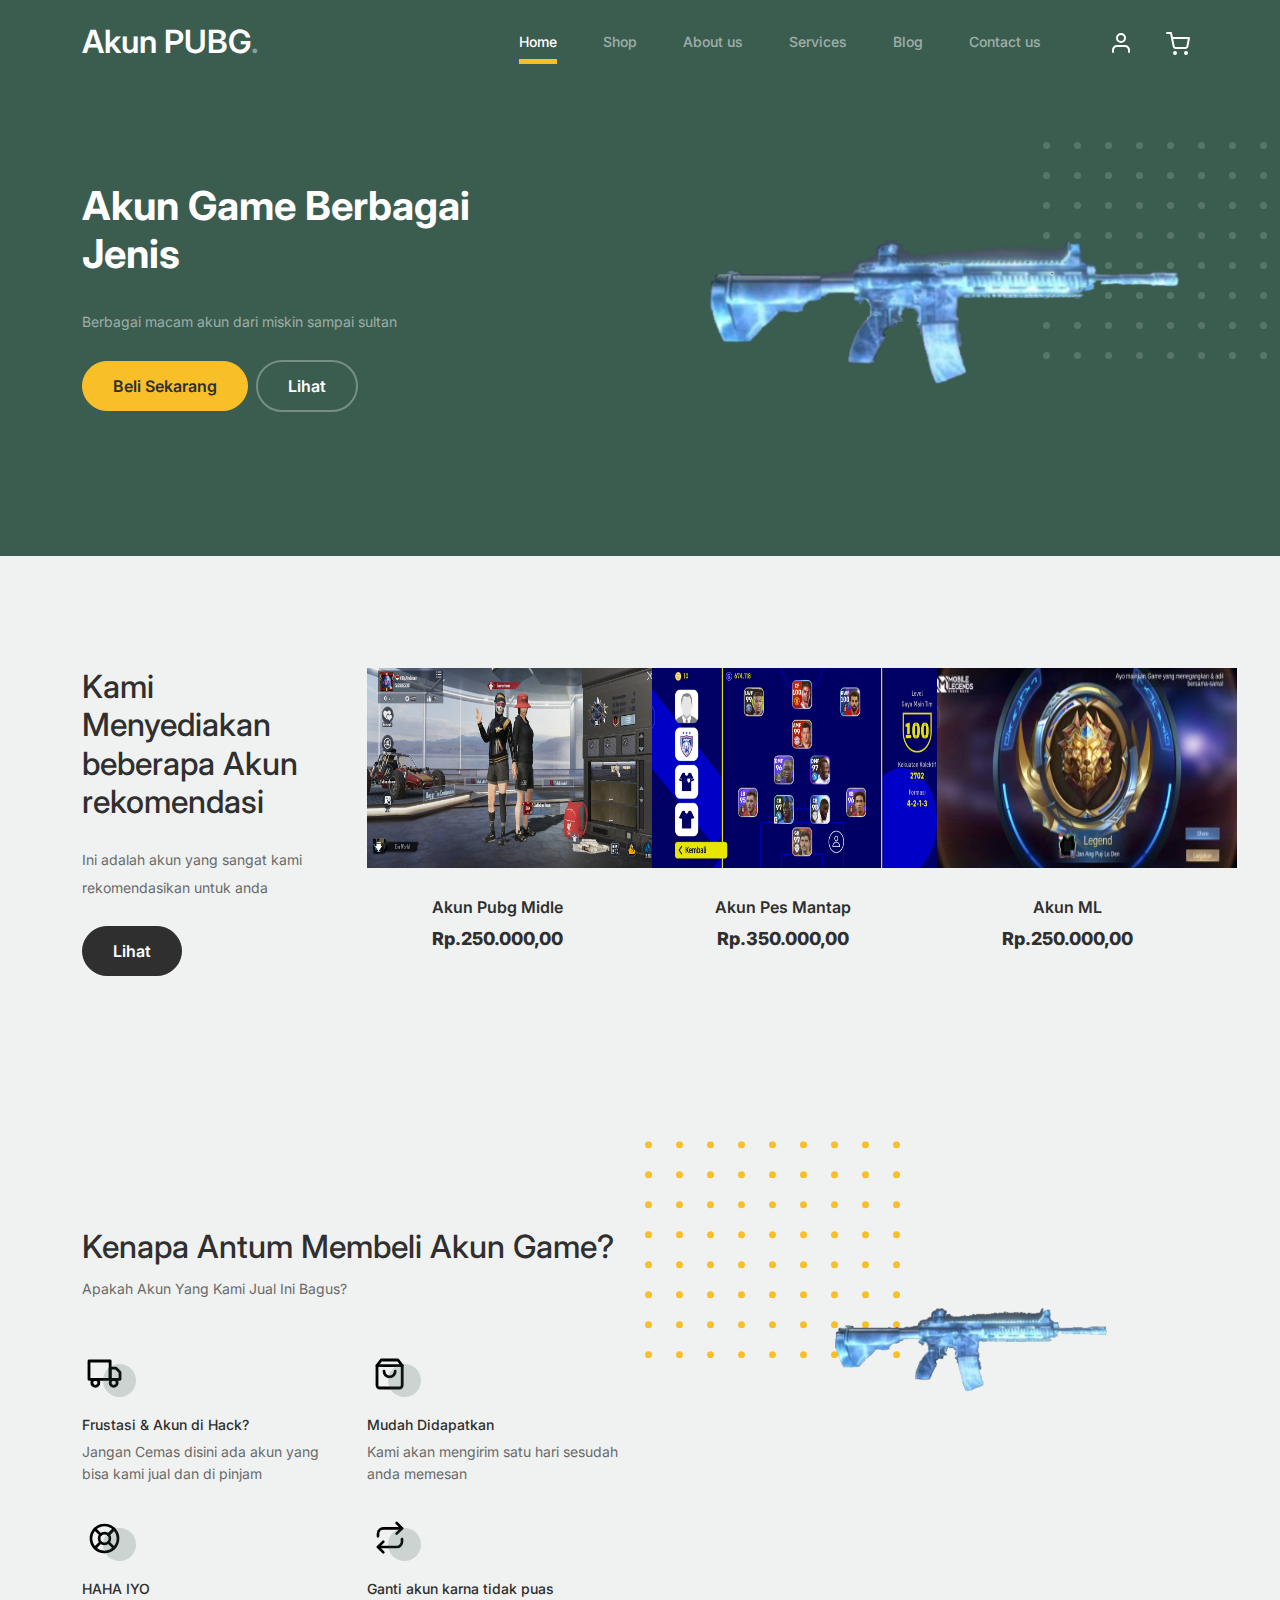
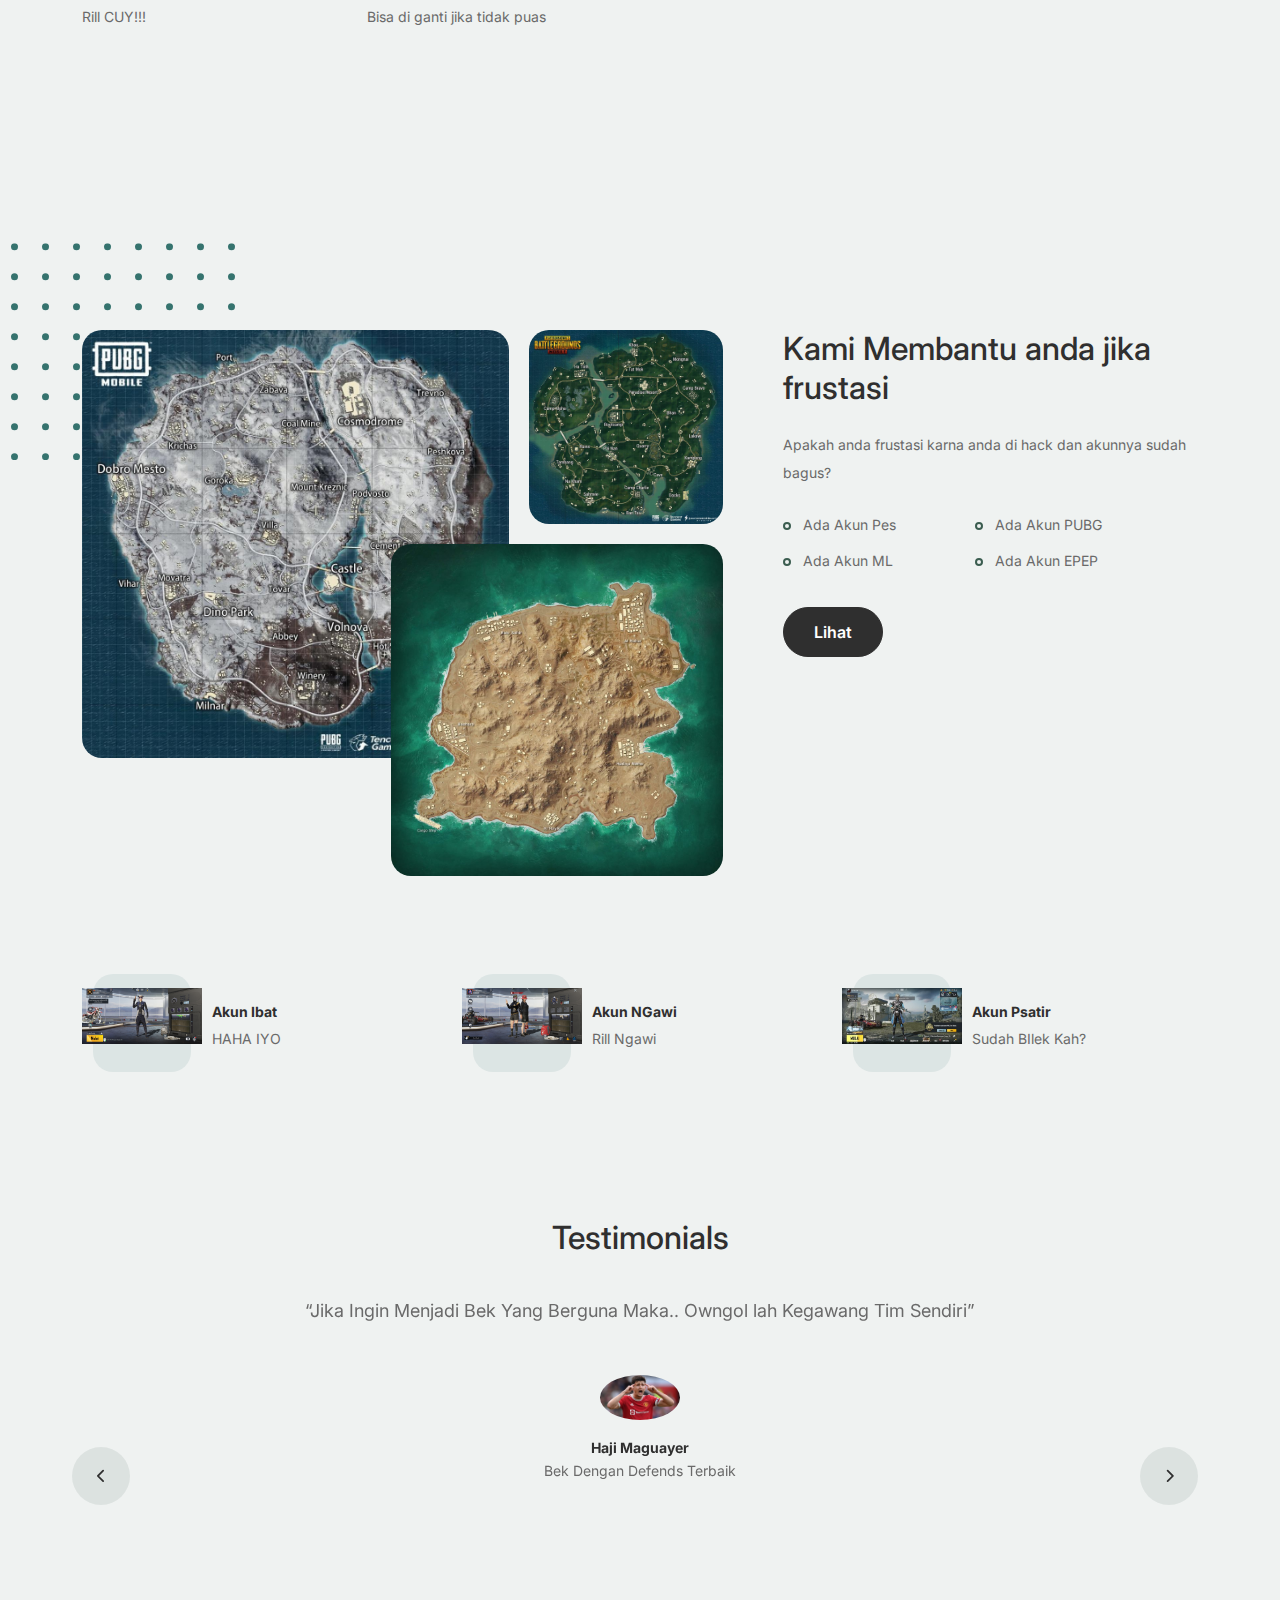
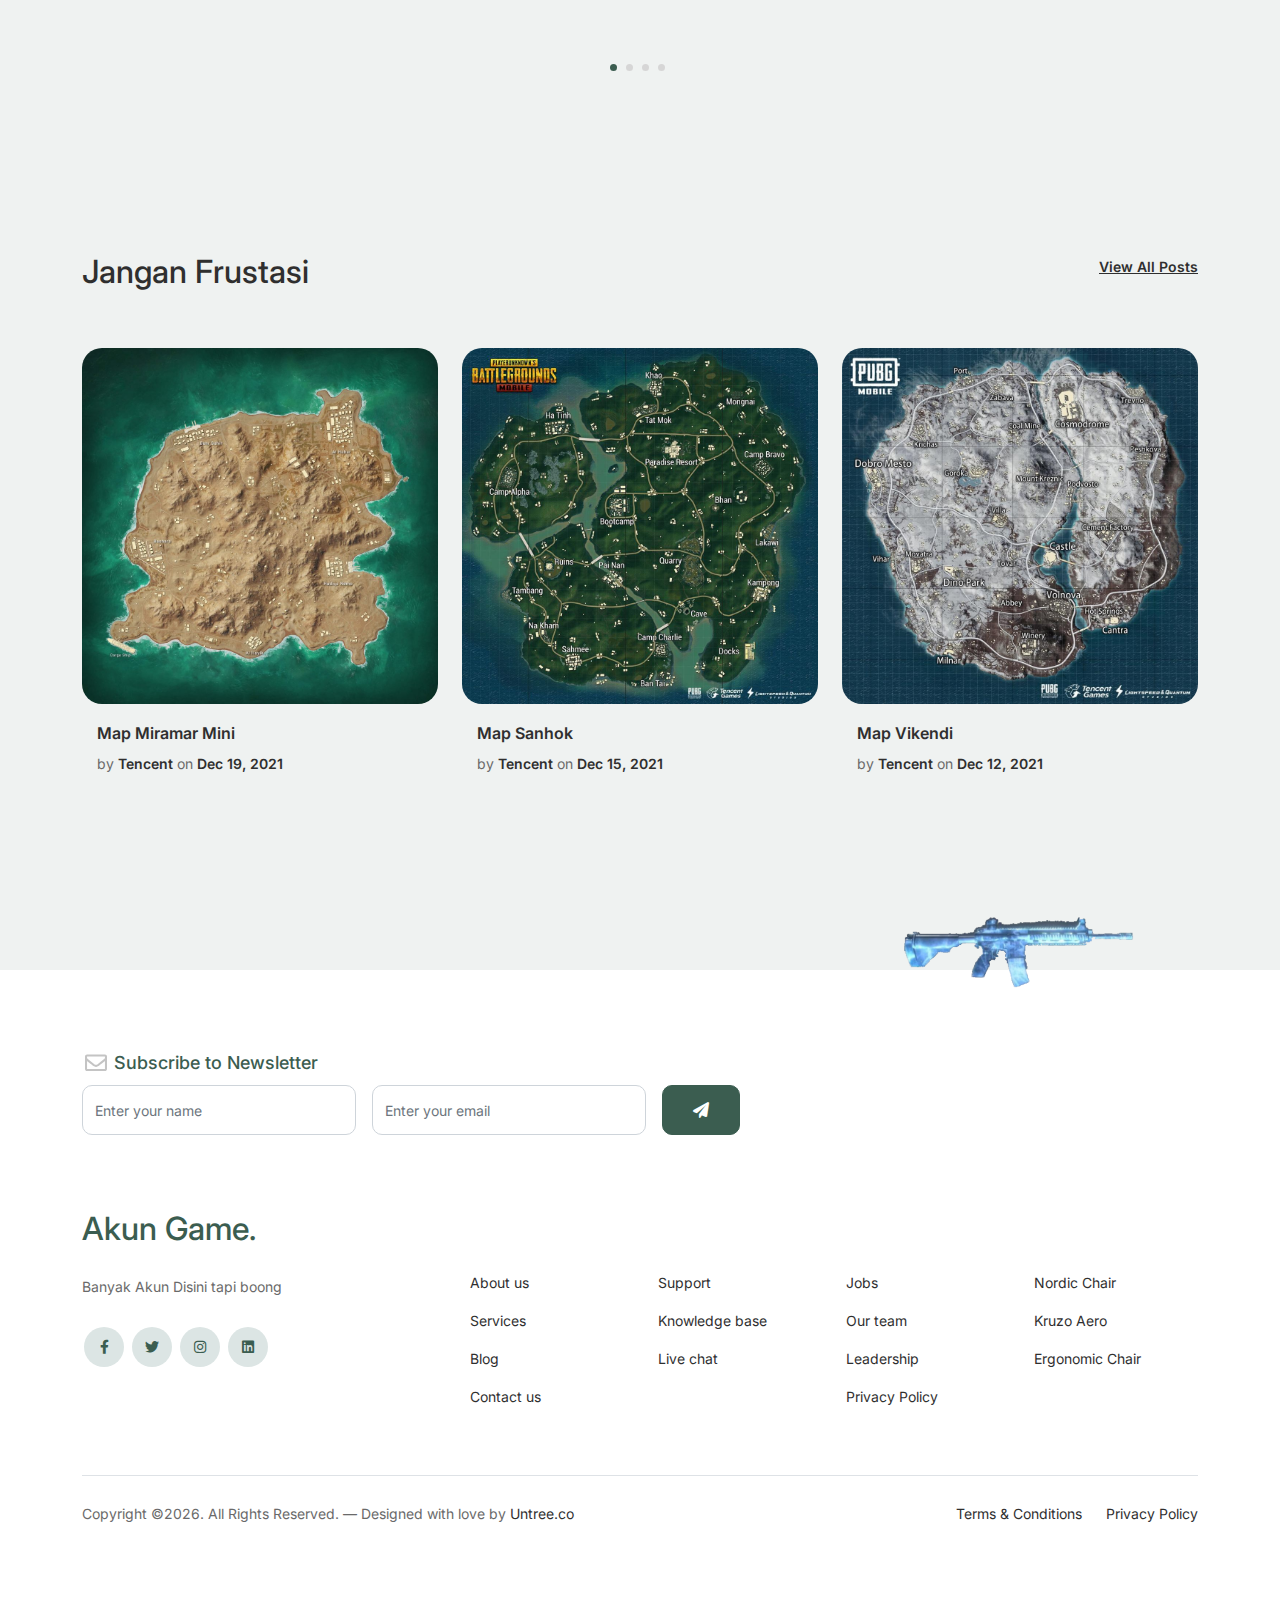
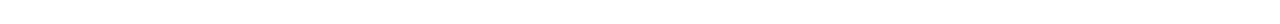
==== index.html @ 48ae6e5d "first commit" ====
<!-- /*
* Bootstrap 5
* Template Name: Furni
* Template Author: Untree.co
* Template URI: https://untree.co/
* License: https://creativecommons.org/licenses/by/3.0/
*/ -->
<!doctype html>
<html lang="en">
<head>
  <meta charset="utf-8">
  <meta name="viewport" content="width=device-width, initial-scale=1, shrink-to-fit=no">
  <meta name="author" content="Untree.co">
  <link rel="shortcut icon" href="Untitled-1.png">

  <meta name="description" content="" />
  <meta name="keywords" content="bootstrap, bootstrap4" />

		<!-- Bootstrap CSS -->
		<link href="css/bootstrap.min.css" rel="stylesheet">
		<link href="https://cdnjs.cloudflare.com/ajax/libs/font-awesome/6.0.0-beta3/css/all.min.css" rel="stylesheet">
		<link href="css/tiny-slider.css" rel="stylesheet">
		<link href="css/style.css" rel="stylesheet">
		<title>Menjual Akun Game </title>
	</head>

	<body>

		<!-- Start Header/Navigation -->
		<nav class="custom-navbar navbar navbar navbar-expand-md navbar-dark bg-dark" arial-label="Furni navigation bar">

			<div class="container">
				<a class="navbar-brand" href="index.html">Akun PUBG<span>.</span></a>

				<button class="navbar-toggler" type="button" data-bs-toggle="collapse" data-bs-target="#navbarsFurni" aria-controls="navbarsFurni" aria-expanded="false" aria-label="Toggle navigation">
					<span class="navbar-toggler-icon"></span>
				</button>

				<div class="collapse navbar-collapse" id="navbarsFurni">
					<ul class="custom-navbar-nav navbar-nav ms-auto mb-2 mb-md-0">
						<li class="nav-item active">
							<a class="nav-link" href="index.html">Home</a>
						</li>
						<li><a class="nav-link" href="shop.html">Shop</a></li>
						<li><a class="nav-link" href="about.html">About us</a></li>
						<li><a class="nav-link" href="services.html">Services</a></li>
						<li><a class="nav-link" href="blog.html">Blog</a></li>
						<li><a class="nav-link" href="contact.html">Contact us</a></li>
					</ul>

					<ul class="custom-navbar-cta navbar-nav mb-2 mb-md-0 ms-5">
						<li><a class="nav-link" href="#"><img src="images/user.svg"></a></li>
						<li><a class="nav-link" href="cart.html"><img src="images/cart.svg"></a></li>
					</ul>
				</div>
			</div>
				
		</nav>
		<!-- End Header/Navigation -->

		<!-- Start Hero Section -->
			<div class="hero">
				<div class="container">
					<div class="row justify-content-between">
						<div class="col-lg-5">
							<div class="intro-excerpt">
								<h1>Akun Game <span clsas="d-block">Berbagai Jenis</span></h1>
								<p class="mb-4">Berbagai macam akun dari miskin sampai sultan</p>
								<p><a href="" class="btn btn-secondary me-2">Beli Sekarang</a><a href="#" class="btn btn-white-outline">Lihat</a></p>
							</div>
						</div>
						<div class="col-lg-7">
							<div class="hero-img-wrap">
								<img src="images/Untitled-1.png" class="img-fluid">
							</div>
						</div>
					</div>
				</div>
			</div>
		<!-- End Hero Section -->

		<!-- Start Product Section -->
		<div class="product-section">
			<div class="container">
				<div class="row">

					<!-- Start Column 1 -->
					<div class="col-md-12 col-lg-3 mb-5 mb-lg-0">
						<h2 class="mb-4 section-title">Kami Menyediakan beberapa Akun rekomendasi</h2>
						<p class="mb-4">Ini adalah akun yang sangat kami rekomendasikan untuk anda</p>
						<p><a href="shop.html" class="btn">Lihat</a></p>
					</div> 
					<!-- End Column 1 -->

					<!-- Start Column 2 -->
					<div class="col-12 col-md-4 col-lg-3 mb-5 mb-md-0">
						<a class="product-item" href="cart.html">
							<img src="images/Akun2.jpg" class="img-fluid product-thumbnail">
							<h3 class="product-title">Akun Pubg Midle</h3>
							<strong class="product-price">Rp.250.000,00</strong>

							<span class="icon-cross">
								<img src="images/wa.png" class="img-fluid">
							</span>
						</a>
					</div> 
					<!-- End Column 2 -->

					<!-- Start Column 3 -->
					<div class="col-12 col-md-4 col-lg-3 mb-5 mb-md-0">
						<a class="product-item" href="cart.html">
							<img src="images/Pes1.jpg" class="img-fluid product-thumbnail">
							<h3 class="product-title">Akun Pes Mantap</h3>
							<strong class="product-price">Rp.350.000,00</strong>

							<span class="icon-cross">
								<img src="images/wa.png" class="img-fluid">
							</span>
						</a>
					</div>
					<!-- End Column 3 -->

					<!-- Start Column 4 -->
					<div class="col-12 col-md-4 col-lg-3 mb-5 mb-md-0">
						<a class="product-item" href="cart.html">
							<img src="images/ML1.jpg" class="img-fluid product-thumbnail">
							<h3 class="product-title">Akun ML </h3>
							<strong class="product-price">Rp.250.000,00</strong>

							<span class="icon-cross">
								<img src="images/wa.png" class="img-fluid">
							</span>
						</a>
					</div>
					<!-- End Column 4 -->

				</div>
			</div>
		</div>
		<!-- End Product Section -->

		<!-- Start Why Choose Us Section -->
		<div class="why-choose-section">
			<div class="container">
				<div class="row justify-content-between">
					<div class="col-lg-6">
						<h2 class="section-title">Kenapa Antum Membeli Akun Game?</h2>
						<p>Apakah Akun Yang Kami Jual Ini Bagus?</p>

						<div class="row my-5">
							<div class="col-6 col-md-6">
								<div class="feature">
									<div class="icon">
										<img src="images/truck.svg" alt="Image" class="imf-fluid">
									</div>
									<h3>Frustasi &amp; Akun di Hack?</h3>
									<p>Jangan Cemas disini ada akun yang bisa kami jual dan di pinjam</p>
								</div>
							</div>

							<div class="col-6 col-md-6">
								<div class="feature">
									<div class="icon">
										<img src="images/bag.svg" alt="Image" class="imf-fluid">
									</div>
									<h3>Mudah Didapatkan</h3>
									<p>Kami akan mengirim satu hari sesudah anda memesan</p>
								</div>
							</div>

							<div class="col-6 col-md-6">
								<div class="feature">
									<div class="icon">
										<img src="images/support.svg" alt="Image" class="imf-fluid">
									</div>
									<h3>HAHA IYO</h3>
									<p>Rill CUY!!!</p>
								</div>
							</div>

							<div class="col-6 col-md-6">
								<div class="feature">
									<div class="icon">
										<img src="images/return.svg" alt="Image" class="imf-fluid">
									</div>
									<h3>Ganti akun karna tidak puas</h3>
									<p>Bisa di ganti jika tidak puas</p>
								</div>
							</div>

						</div>
					</div>

					<div class="col-lg-5">
						<div class="img-wrap">
							<img src="images/Untitled-1.png" alt="Image" class="img-fluid">
						</div>
					</div>

				</div>
			</div>
		</div>
		<!-- End Why Choose Us Section -->

		<!-- Start We Help Section -->
		<div class="we-help-section">
			<div class="container">
				<div class="row justify-content-between">
					<div class="col-lg-7 mb-5 mb-lg-0">
						<div class="imgs-grid">
							<div class="grid grid-1"><img src="images/pikendi.jpg" alt="Untree.co"></div>
							<div class="grid grid-2"><img src="images/Sanhok.jpg" alt="Untree.co"></div>
							<div class="grid grid-3"><img src="images/karsakin.jpg" alt="Untree.co"></div>
						</div>
					</div>
					<div class="col-lg-5 ps-lg-5">
						<h2 class="section-title mb-4">Kami Membantu anda jika frustasi </h2>
						<p>Apakah anda frustasi karna anda di hack dan akunnya sudah bagus?</p>

						<ul class="list-unstyled custom-list my-4">
							<li>Ada Akun Pes</li>
							<li>Ada Akun PUBG</li>
							<li>Ada Akun ML</li>
							<li>Ada Akun EPEP</li>
						</ul>
						<p><a herf="#" class="btn">Lihat</a></p>
					</div>
				</div>
			</div>
		</div>
		<!-- End We Help Section -->

		<!-- Start Popular Product -->
		<div class="popular-product">
			<div class="container">
				<div class="row">

					<div class="col-12 col-md-6 col-lg-4 mb-4 mb-lg-0">
						<div class="product-item-sm d-flex">
							<div class="thumbnail">
								<img src="images/Akun 1.jpg" alt="Image" class="img-fluid">
							</div>
							<div class="pt-3">
								<h3>Akun Ibat</h3>
								<p>HAHA IYO </p>
							</div>
						</div>
					</div>

					<div class="col-12 col-md-6 col-lg-4 mb-4 mb-lg-0">
						<div class="product-item-sm d-flex">
							<div class="thumbnail">
								<img src="images/Akun2.jpg" alt="Image" class="img-fluid">
							</div>
							<div class="pt-3">
								<h3>Akun NGawi</h3>
								<p>Rill Ngawi </p>
							</div>
						</div>
					</div>

					<div class="col-12 col-md-6 col-lg-4 mb-4 mb-lg-0">
						<div class="product-item-sm d-flex">
							<div class="thumbnail">
								<img src="images/Akun3.jpg" alt="Image" class="img-fluid">
							</div>
							<div class="pt-3">
								<h3>Akun Psatir</h3>
								<p>Sudah BIlek Kah? </p>
							</div>
						</div>
					</div>

				</div>
			</div>
		</div>
		<!-- End Popular Product -->

		<!-- Start Testimonial Slider -->
		<div class="testimonial-section">
			<div class="container">
				<div class="row">
					<div class="col-lg-7 mx-auto text-center">
						<h2 class="section-title">Testimonials</h2>
					</div>
				</div>

				<div class="row justify-content-center">
					<div class="col-lg-12">
						<div class="testimonial-slider-wrap text-center">

							<div id="testimonial-nav">
								<span class="prev" data-controls="prev"><span class="fa fa-chevron-left"></span></span>
								<span class="next" data-controls="next"><span class="fa fa-chevron-right"></span></span>
							</div>

							<div class="testimonial-slider">
								
								<div class="item">
									<div class="row justify-content-center">
										<div class="col-lg-8 mx-auto">

											<div class="testimonial-block text-center">
												<blockquote class="mb-5">
													<p>&ldquo;Jika Ingin Menjadi Bek Yang Berguna Maka.. Owngol lah Kegawang Tim Sendiri&rdquo;</p>
												</blockquote>

												<div class="author-info">
													<div class="author-pic">
														<img src="images/Haji Maguayer.jpg" alt="Maria Jones" class="img-fluid">
													</div>
													<h3 class="font-weight-bold">Haji Maguayer</h3>
													<span class="position d-block mb-3">Bek Dengan Defends Terbaik</span>
												</div>
											</div>

										</div>
									</div>
								</div> 
								<!-- END item -->

								<div class="item">
									<div class="row justify-content-center">
										<div class="col-lg-8 mx-auto">

											<div class="testimonial-block text-center">
												<blockquote class="mb-5">
													<p>&ldquo;Jadi lah Orang&rdquo;</p>
												</blockquote>

												<div class="author-info">
													<div class="author-pic">
														<img src="images/HI.jpg" alt="Maria Jones" class="img-fluid">
													</div>
													<h3 class="font-weight-bold">Rian</h3>
													<span class="position d-block mb-3">Urang Ibat</span>
												</div>
											</div>

										</div>
									</div>
								</div> 
								<!-- END item -->

								<div class="item">
									<div class="row justify-content-center">
										<div class="col-lg-8 mx-auto">

											<div class="testimonial-block text-center">
												<blockquote class="mb-5">
													<p>&ldquo;Turu Lah Jika Ngantuk&rdquo;</p>
												</blockquote>

												<div class="author-info">
													<div class="author-pic">
														<img src="images/GIpar.jpg" alt="Maria Jones" class="img-fluid">
													</div>
													<h3 class="font-weight-bold">Gipar</h3>
													<span class="position d-block mb-3">Jago main Mobile</span>
												</div>
											</div>

										</div>
									</div>
								</div> 
								<!-- END item -->
								
								<div class="item">
									<div class="row justify-content-center">
										<div class="col-lg-8 mx-auto">

											<div class="testimonial-block text-center">
												<blockquote class="mb-5">
													<p>&ldquo;Jika anda di tolak ingatlah orang ini&rdquo;</p>
												</blockquote>

												<div class="author-info">
													<div class="author-pic">
														<img src="images/Haji Hitler.jpg" alt="Maria Jones" class="img-fluid">
													</div>
													<h3 class="font-weight-bold">Hitle*</h3>
													<span class="position d-block mb-3">Penguasa eropa</span>
												</div>
											</div>

										</div>
									</div>
								</div> 
								<!-- END item -->

							</div>

						</div>
					</div>
				</div>
			</div>
		</div>
		<!-- End Testimonial Slider -->

		<!-- Start Blog Section -->
		<div class="blog-section">
			<div class="container">
				<div class="row mb-5">
					<div class="col-md-6">
						<h2 class="section-title">Jangan Frustasi</h2>
					</div>
					<div class="col-md-6 text-start text-md-end">
						<a href="#" class="more">View All Posts</a>
					</div>
				</div>

				<div class="row">

					<div class="col-12 col-sm-6 col-md-4 mb-4 mb-md-0">
						<div class="post-entry">
							<a href="#" class="post-thumbnail"><img src="images/karsakin.jpg" alt="Image" class="img-fluid"></a>
							<div class="post-content-entry">
								<h3><a href="#">Map Miramar Mini</a></h3>
								<div class="meta">
									<span>by <a href="#">Tencent</a></span> <span>on <a href="#">Dec 19, 2021</a></span>
								</div>
							</div>
						</div>
					</div>

					<div class="col-12 col-sm-6 col-md-4 mb-4 mb-md-0">
						<div class="post-entry">
							<a href="#" class="post-thumbnail"><img src="images/Sanhok.jpg" alt="Image" class="img-fluid"></a>
							<div class="post-content-entry">
								<h3><a href="#">Map Sanhok</a></h3>
								<div class="meta">
									<span>by <a href="#">Tencent</a></span> <span>on <a href="#">Dec 15, 2021</a></span>
								</div>
							</div>
						</div>
					</div>

					<div class="col-12 col-sm-6 col-md-4 mb-4 mb-md-0">
						<div class="post-entry">
							<a href="#" class="post-thumbnail"><img src="images/pikendi.jpg" alt="Image" class="img-fluid"></a>
							<div class="post-content-entry">
								<h3><a href="#">Map Vikendi</a></h3>
								<div class="meta">
									<span>by <a href="#">Tencent</a></span> <span>on <a href="#">Dec 12, 2021</a></span>
								</div>
							</div>
						</div>
					</div>

				</div>
			</div>
		</div>
		<!-- End Blog Section -->	

		<!-- Start Footer Section -->
		<footer class="footer-section">
			<div class="container relative">

				<div class="sofa-img">
					<img src="images/Untitled-1.png" alt="Image" class="img-fluid">
				</div>

				<div class="row">
					<div class="col-lg-8">
						<div class="subscription-form">
							<h3 class="d-flex align-items-center"><span class="me-1"><img src="images/envelope-outline.svg" alt="Image" class="img-fluid"></span><span>Subscribe to Newsletter</span></h3>

							<form action="#" class="row g-3">
								<div class="col-auto">
									<input type="text" class="form-control" placeholder="Enter your name">
								</div>
								<div class="col-auto">
									<input type="email" class="form-control" placeholder="Enter your email">
								</div>
								<div class="col-auto">
									<button class="btn btn-primary">
										<span class="fa fa-paper-plane"></span>
									</button>
								</div>
							</form>

						</div>
					</div>
				</div>

				<div class="row g-5 mb-5">
					<div class="col-lg-4">
						<div class="mb-4 footer-logo-wrap"><a href="#" class="footer-logo">Akun Game<span>.</span></a></div>
						<p class="mb-4">Banyak Akun Disini tapi boong</p>

						<ul class="list-unstyled custom-social">
							<li><a href="#"><span class="fa fa-brands fa-facebook-f"></span></a></li>
							<li><a href="#"><span class="fa fa-brands fa-twitter"></span></a></li>
							<li><a href="#"><span class="fa fa-brands fa-instagram"></span></a></li>
							<li><a href="#"><span class="fa fa-brands fa-linkedin"></span></a></li>
						</ul>
					</div>

					<div class="col-lg-8">
						<div class="row links-wrap">
							<div class="col-6 col-sm-6 col-md-3">
								<ul class="list-unstyled">
									<li><a href="#">About us</a></li>
									<li><a href="#">Services</a></li>
									<li><a href="#">Blog</a></li>
									<li><a href="#">Contact us</a></li>
								</ul>
							</div>

							<div class="col-6 col-sm-6 col-md-3">
								<ul class="list-unstyled">
									<li><a href="#">Support</a></li>
									<li><a href="#">Knowledge base</a></li>
									<li><a href="#">Live chat</a></li>
								</ul>
							</div>

							<div class="col-6 col-sm-6 col-md-3">
								<ul class="list-unstyled">
									<li><a href="#">Jobs</a></li>
									<li><a href="#">Our team</a></li>
									<li><a href="#">Leadership</a></li>
									<li><a href="#">Privacy Policy</a></li>
								</ul>
							</div>

							<div class="col-6 col-sm-6 col-md-3">
								<ul class="list-unstyled">
									<li><a href="#">Nordic Chair</a></li>
									<li><a href="#">Kruzo Aero</a></li>
									<li><a href="#">Ergonomic Chair</a></li>
								</ul>
							</div>
						</div>
					</div>

				</div>

				<div class="border-top copyright">
					<div class="row pt-4">
						<div class="col-lg-6">
							<p class="mb-2 text-center text-lg-start">Copyright &copy;<script>document.write(new Date().getFullYear());</script>. All Rights Reserved. &mdash; Designed with love by <a href="https://untree.co">Untree.co</a> <!-- License information: https://untree.co/license/ -->
            </p>
						</div>

						<div class="col-lg-6 text-center text-lg-end">
							<ul class="list-unstyled d-inline-flex ms-auto">
								<li class="me-4"><a href="#">Terms &amp; Conditions</a></li>
								<li><a href="#">Privacy Policy</a></li>
							</ul>
						</div>

					</div>
				</div>

			</div>
		</footer>
		<!-- End Footer Section -->	


		<script src="js/bootstrap.bundle.min.js"></script>
		<script src="js/tiny-slider.js"></script>
		<script src="js/custom.js"></script>
	</body>

</html>
---- css/tiny-slider.css ----
.tns-outer{padding:0 !important}.tns-outer [hidden]{display:none !important}.tns-outer [aria-controls],.tns-outer [data-action]{cursor:pointer}.tns-slider{-webkit-transition:all 0s;-moz-transition:all 0s;transition:all 0s}.tns-slider>.tns-item{-webkit-box-sizing:border-box;-moz-box-sizing:border-box;box-sizing:border-box}.tns-horizontal.tns-subpixel{white-space:nowrap}.tns-horizontal.tns-subpixel>.tns-item{display:inline-block;vertical-align:top;white-space:normal}.tns-horizontal.tns-no-subpixel:after{content:'';display:table;clear:both}.tns-horizontal.tns-no-subpixel>.tns-item{float:left}.tns-horizontal.tns-carousel.tns-no-subpixel>.tns-item{margin-right:-100%}.tns-no-calc{position:relative;left:0}.tns-gallery{position:relative;left:0;min-height:1px}.tns-gallery>.tns-item{position:absolute;left:-100%;-webkit-transition:transform 0s, opacity 0s;-moz-transition:transform 0s, opacity 0s;transition:transform 0s, opacity 0s}.tns-gallery>.tns-slide-active{position:relative;left:auto !important}.tns-gallery>.tns-moving{-webkit-transition:all 0.25s;-moz-transition:all 0.25s;transition:all 0.25s}.tns-autowidth{display:inline-block}.tns-lazy-img{-webkit-transition:opacity 0.6s;-moz-transition:opacity 0.6s;transition:opacity 0.6s;opacity:0.6}.tns-lazy-img.tns-complete{opacity:1}.tns-ah{-webkit-transition:height 0s;-moz-transition:height 0s;transition:height 0s}.tns-ovh{overflow:hidden}.tns-visually-hidden{position:absolute;left:-10000em}.tns-transparent{opacity:0;visibility:hidden}.tns-fadeIn{opacity:1;filter:alpha(opacity=100);z-index:0}.tns-normal,.tns-fadeOut{opacity:0;filter:alpha(opacity=0);z-index:-1}.tns-vpfix{white-space:nowrap}.tns-vpfix>div,.tns-vpfix>li{display:inline-block}.tns-t-subp2{margin:0 auto;width:310px;position:relative;height:10px;overflow:hidden}.tns-t-ct{width:2333.3333333%;width:-webkit-calc(100% * 70 / 3);width:-moz-calc(100% * 70 / 3);width:calc(100% * 70 / 3);position:absolute;right:0}.tns-t-ct:after{content:'';display:table;clear:both}.tns-t-ct>div{width:1.4285714%;width:-webkit-calc(100% / 70);width:-moz-calc(100% / 70);width:calc(100% / 70);height:10px;float:left}

/*# sourceMappingURL=sourcemaps/tiny-slider.css.map */
---- css/style.css ----
/*
* Template Name: UntreeStore
* Template Author: Untree.co
* Author URI: https://untree.co/
* License: https://creativecommons.org/licenses/by/3.0/
*/
@import url("https://fonts.googleapis.com/css2?family=Inter:wght@400;500;600;700;800&display=swap");
body {
  overflow-x: hidden;
  position: relative; }

body {
  font-family: "Inter", sans-serif;
  font-weight: 400;
  line-height: 28px;
  color: #6a6a6a;
  font-size: 14px;
  background-color: #eff2f1; }

a {
  text-decoration: none;
  -webkit-transition: .3s all ease;
  -o-transition: .3s all ease;
  transition: .3s all ease;
  color: #2f2f2f;
  text-decoration: underline; }
  a:hover {
    color: #2f2f2f;
    text-decoration: none; }
  a.more {
    font-weight: 600; }

.custom-navbar {
  background: #3b5d50 !important;
  padding-top: 20px;
  padding-bottom: 20px; }
  .custom-navbar .navbar-brand {
    font-size: 32px;
    font-weight: 600; }
    .custom-navbar .navbar-brand > span {
      opacity: .4; }
  .custom-navbar .navbar-toggler {
    border-color: transparent; }
    .custom-navbar .navbar-toggler:active, .custom-navbar .navbar-toggler:focus {
      -webkit-box-shadow: none;
      box-shadow: none;
      outline: none; }
  @media (min-width: 992px) {
    .custom-navbar .custom-navbar-nav li {
      margin-left: 15px;
      margin-right: 15px; } }
  .custom-navbar .custom-navbar-nav li a {
    font-weight: 500;
    color: #ffffff !important;
    opacity: .5;
    -webkit-transition: .3s all ease;
    -o-transition: .3s all ease;
    transition: .3s all ease;
    position: relative; }
    @media (min-width: 768px) {
      .custom-navbar .custom-navbar-nav li a:before {
        content: "";
        position: absolute;
        bottom: 0;
        left: 8px;
        right: 8px;
        background: #f9bf29;
        height: 5px;
        opacity: 1;
        visibility: visible;
        width: 0;
        -webkit-transition: .15s all ease-out;
        -o-transition: .15s all ease-out;
        transition: .15s all ease-out; } }
    .custom-navbar .custom-navbar-nav li a:hover {
      opacity: 1; }
      .custom-navbar .custom-navbar-nav li a:hover:before {
        width: calc(100% - 16px); }
  .custom-navbar .custom-navbar-nav li.active a {
    opacity: 1; }
    .custom-navbar .custom-navbar-nav li.active a:before {
      width: calc(100% - 16px); }
  .custom-navbar .custom-navbar-cta {
    margin-left: 0 !important;
    -webkit-box-orient: horizontal;
    -webkit-box-direction: normal;
    -ms-flex-direction: row;
    flex-direction: row; }
    @media (min-width: 768px) {
      .custom-navbar .custom-navbar-cta {
        margin-left: 40px !important; } }
    .custom-navbar .custom-navbar-cta li {
      margin-left: 0px;
      margin-right: 0px; }
      .custom-navbar .custom-navbar-cta li:first-child {
        margin-right: 20px; }

.hero {
  background: #3b5d50;
  padding: calc(4rem - 30px) 0 0rem 0; }
  @media (min-width: 768px) {
    .hero {
      padding: calc(4rem - 30px) 0 4rem 0; } }
  @media (min-width: 992px) {
    .hero {
      padding: calc(8rem - 30px) 0 8rem 0; } }
  .hero .intro-excerpt {
    position: relative;
    z-index: 4; }
    @media (min-width: 992px) {
      .hero .intro-excerpt {
        max-width: 450px; } }
  .hero h1 {
    font-weight: 700;
    color: #ffffff;
    margin-bottom: 30px; }
    @media (min-width: 1400px) {
      .hero h1 {
        font-size: 54px; } }
  .hero p {
    color: rgba(255, 255, 255, 0.5);
    margin-botom: 30px; }
  .hero .hero-img-wrap {
    position: relative; }
    .hero .hero-img-wrap img {
      position: relative;
      top: 0px;
      right: 0px;
      z-index: 2;
      max-width: 780px;
      left: -20px; }
      @media (min-width: 768px) {
        .hero .hero-img-wrap img {
          right: 0px;
          left: -100px; } }
      @media (min-width: 992px) {
        .hero .hero-img-wrap img {
          left: 0px;
          top: -80px;
          position: absolute;
          right: -50px; } }
      @media (min-width: 1200px) {
        .hero .hero-img-wrap img {
          left: 0px;
          top: -80px;
          right: -100px; } }
    .hero .hero-img-wrap:after {
      content: "";
      position: absolute;
      width: 255px;
      height: 217px;
      background-image: url("../images/dots-light.svg");
      background-size: contain;
      background-repeat: no-repeat;
      right: -100px;
      top: -0px; }
      @media (min-width: 1200px) {
        .hero .hero-img-wrap:after {
          top: -40px; } }

.btn {
  font-weight: 600;
  padding: 12px 30px;
  border-radius: 30px;
  color: #ffffff;
  background: #2f2f2f;
  border-color: #2f2f2f; }
  .btn:hover {
    color: #ffffff;
    background: #222222;
    border-color: #222222; }
  .btn:active, .btn:focus {
    outline: none !important;
    -webkit-box-shadow: none;
    box-shadow: none; }
  .btn.btn-primary {
    background: #3b5d50;
    border-color: #3b5d50; }
    .btn.btn-primary:hover {
      background: #314d43;
      border-color: #314d43; }
  .btn.btn-secondary {
    color: #2f2f2f;
    background: #f9bf29;
    border-color: #f9bf29; }
    .btn.btn-secondary:hover {
      background: #f8b810;
      border-color: #f8b810; }
  .btn.btn-white-outline {
    background: transparent;
    border-width: 2px;
    border-color: rgba(255, 255, 255, 0.3); }
    .btn.btn-white-outline:hover {
      border-color: white;
      color: #ffffff; }

.section-title {
  color: #2f2f2f; }

.product-section {
  padding: 7rem 0; }
  .product-section .product-item {
    text-align: center;
    text-decoration: none;
    display: block;
    position: relative;
    padding-bottom: 50px;
    cursor: pointer; }
    .product-section .product-item .product-thumbnail {
      margin-bottom: 30px;

      min-width: 300px;
      height: 200px;

      position: relative;
      top: 0;
      -webkit-transition: .3s all ease;
      -o-transition: .3s all ease;
      transition: .3s all ease; }
    .product-section .product-item h3 {
      font-weight: 600;
      font-size: 16px; }
    .product-section .product-item strong {
      font-weight: 800 !important;
      font-size: 18px !important; }
    .product-section .product-item h3, .product-section .product-item strong {
      color: #2f2f2f;
      text-decoration: none; }
    .product-section .product-item .icon-cross {
      position: absolute;
      width: 35px;
      height: 35px;
      display: inline-block;
      background: #2f2f2f;
      bottom: 15px;
      left: 50%;
      -webkit-transform: translateX(-50%);
      -ms-transform: translateX(-50%);
      transform: translateX(-50%);
      margin-bottom: -17.5px;
      border-radius: 50%;
      opacity: 0;
      visibility: hidden;
      -webkit-transition: .3s all ease;
      -o-transition: .3s all ease;
      transition: .3s all ease; }
      .product-section .product-item .icon-cross img {
        position: absolute;
        left: 50%;
        top: 50%;
        -webkit-transform: translate(-50%, -50%);
        -ms-transform: translate(-50%, -50%);
        transform: translate(-50%, -50%); }
    .product-section .product-item:before {
      bottom: 0;
      left: 0;
      right: 0;
      position: absolute;
      content: "";
      background: #dce5e4;
      height: 0%;
      z-index: -1;
      border-radius: 10px;
      -webkit-transition: .3s all ease;
      -o-transition: .3s all ease;
      transition: .3s all ease; }
    .product-section .product-item:hover .product-thumbnail {
      top: -25px; }
    .product-section .product-item:hover .icon-cross {
      bottom: 0;
      opacity: 1;
      visibility: visible; }
    .product-section .product-item:hover:before {
      height: 70%; }

.why-choose-section {
  padding: 7rem 0; }
  .why-choose-section .img-wrap {
    position: relative; }
    .why-choose-section .img-wrap:before {
      position: absolute;
      content: "";
      width: 255px;
      height: 217px;
      background-image: url("../images/dots-yellow.svg");
      background-repeat: no-repeat;
      background-size: contain;
      -webkit-transform: translate(-40%, -40%);
      -ms-transform: translate(-40%, -40%);
      transform: translate(-40%, -40%);
      z-index: -1; }
    .why-choose-section .img-wrap img {
      border-radius: 20px; }

.feature {
  margin-bottom: 30px; }
  .feature .icon {
    display: inline-block;
    position: relative;
    margin-bottom: 20px; }
    .feature .icon:before {
      content: "";
      width: 33px;
      height: 33px;
      position: absolute;
      background: rgba(59, 93, 80, 0.2);
      border-radius: 50%;
      right: -8px;
      bottom: 0; }
  .feature h3 {
    font-size: 14px;
    color: #2f2f2f; }
  .feature p {
    font-size: 14px;
    line-height: 22px;
    color: #6a6a6a; }

.we-help-section {
  padding: 7rem 0; }
  .we-help-section .imgs-grid {
    display: -ms-grid;
    display: grid;
    -ms-grid-columns: (1fr)[27];
    grid-template-columns: repeat(27, 1fr);
    position: relative; }
    .we-help-section .imgs-grid:before {
      position: absolute;
      content: "";
      width: 255px;
      height: 217px;
      background-image: url("../images/dots-green.svg");
      background-size: contain;
      background-repeat: no-repeat;
      -webkit-transform: translate(-40%, -40%);
      -ms-transform: translate(-40%, -40%);
      transform: translate(-40%, -40%);
      z-index: -1; }
    .we-help-section .imgs-grid .grid {
      position: relative; }
      .we-help-section .imgs-grid .grid img {
        border-radius: 20px;
        max-width: 100%; }
      .we-help-section .imgs-grid .grid.grid-1 {
        -ms-grid-column: 1;
        -ms-grid-column-span: 18;
        grid-column: 1 / span 18;
        -ms-grid-row: 1;
        -ms-grid-row-span: 27;
        grid-row: 1 / span 27; }
      .we-help-section .imgs-grid .grid.grid-2 {
        -ms-grid-column: 19;
        -ms-grid-column-span: 27;
        grid-column: 19 / span 27;
        -ms-grid-row: 1;
        -ms-grid-row-span: 5;
        grid-row: 1 / span 5;
        padding-left: 20px; }
      .we-help-section .imgs-grid .grid.grid-3 {
        -ms-grid-column: 14;
        -ms-grid-column-span: 16;
        grid-column: 14 / span 16;
        -ms-grid-row: 6;
        -ms-grid-row-span: 27;
        grid-row: 6 / span 27;
        padding-top: 20px; }

.custom-list {
  width: 100%; }
  .custom-list li {
    display: inline-block;
    width: calc(50% - 20px);
    margin-bottom: 12px;
    line-height: 1.5;
    position: relative;
    padding-left: 20px; }
    .custom-list li:before {
      content: "";
      width: 8px;
      height: 8px;
      border-radius: 50%;
      border: 2px solid #3b5d50;
      position: absolute;
      left: 0;
      top: 8px; }

.popular-product {
  padding: 0 0 7rem 0; }
  .popular-product .product-item-sm h3 {
    font-size: 14px;
    font-weight: 700;
    color: #2f2f2f; }
  .popular-product .product-item-sm a {
    text-decoration: none;
    color: #2f2f2f;
    -webkit-transition: .3s all ease;
    -o-transition: .3s all ease;
    transition: .3s all ease; }
    .popular-product .product-item-sm a:hover {
      color: rgba(47, 47, 47, 0.5); }
  .popular-product .product-item-sm p {
    line-height: 1.4;
    margin-bottom: 10px;
    font-size: 14px; }
  .popular-product .product-item-sm .thumbnail {
    margin-right: 10px;
    -webkit-box-flex: 0;
    -ms-flex: 0 0 120px;
    flex: 0 0 120px;
    position: relative; }
    .popular-product .product-item-sm .thumbnail:before {
      content: "";
      position: absolute;
      border-radius: 20px;
      background: #dce5e4;
      width: 98px;
      height: 98px;
      top: 50%;
      left: 50%;
      -webkit-transform: translate(-50%, -50%);
      -ms-transform: translate(-50%, -50%);
      transform: translate(-50%, -50%);
      z-index: -1; }

.testimonial-section {
  padding: 3rem 0 7rem 0; }

.testimonial-slider-wrap {
  position: relative; }
  .testimonial-slider-wrap .tns-inner {
    padding-top: 30px; }
  .testimonial-slider-wrap .item .testimonial-block blockquote {
    font-size: 16px; }
    @media (min-width: 768px) {
      .testimonial-slider-wrap .item .testimonial-block blockquote {
        line-height: 32px;
        font-size: 18px; } }
  .testimonial-slider-wrap .item .testimonial-block .author-info .author-pic {
    margin-bottom: 20px; }
    .testimonial-slider-wrap .item .testimonial-block .author-info .author-pic img {
      max-width: 80px;
      border-radius: 50%; }
  .testimonial-slider-wrap .item .testimonial-block .author-info h3 {
    font-size: 14px;
    font-weight: 700;
    color: #2f2f2f;
    margin-bottom: 0; }
  .testimonial-slider-wrap #testimonial-nav {
    position: absolute;
    top: 50%;
    z-index: 99;
    width: 100%;
    display: none; }
    @media (min-width: 768px) {
      .testimonial-slider-wrap #testimonial-nav {
        display: block; } }
    .testimonial-slider-wrap #testimonial-nav > span {
      cursor: pointer;
      position: absolute;
      width: 58px;
      height: 58px;
      line-height: 58px;
      border-radius: 50%;
      background: rgba(59, 93, 80, 0.1);
      color: #2f2f2f;
      -webkit-transition: .3s all ease;
      -o-transition: .3s all ease;
      transition: .3s all ease; }
      .testimonial-slider-wrap #testimonial-nav > span:hover {
        background: #3b5d50;
        color: #ffffff; }
    .testimonial-slider-wrap #testimonial-nav .prev {
      left: -10px; }
    .testimonial-slider-wrap #testimonial-nav .next {
      right: 0; }
  .testimonial-slider-wrap .tns-nav {
    position: absolute;
    bottom: -50px;
    left: 50%;
    -webkit-transform: translateX(-50%);
    -ms-transform: translateX(-50%);
    transform: translateX(-50%); }
    .testimonial-slider-wrap .tns-nav button {
      background: none;
      border: none;
      display: inline-block;
      position: relative;
      width: 0 !important;
      height: 7px !important;
      margin: 2px; }
      .testimonial-slider-wrap .tns-nav button:active, .testimonial-slider-wrap .tns-nav button:focus, .testimonial-slider-wrap .tns-nav button:hover {
        outline: none;
        -webkit-box-shadow: none;
        box-shadow: none;
        background: none; }
      .testimonial-slider-wrap .tns-nav button:before {
        display: block;
        width: 7px;
        height: 7px;
        left: 0;
        top: 0;
        position: absolute;
        content: "";
        border-radius: 50%;
        -webkit-transition: .3s all ease;
        -o-transition: .3s all ease;
        transition: .3s all ease;
        background-color: #d6d6d6; }
      .testimonial-slider-wrap .tns-nav button:hover:before, .testimonial-slider-wrap .tns-nav button.tns-nav-active:before {
        background-color: #3b5d50; }

.before-footer-section {
  padding: 7rem 0 12rem 0 !important; }

.blog-section {
  padding: 7rem 0 12rem 0; }
  .blog-section .post-entry a {
    text-decoration: none; }
  .blog-section .post-entry .post-thumbnail {
    display: block;
    margin-bottom: 20px; }
    .blog-section .post-entry .post-thumbnail img {
      border-radius: 20px;
      -webkit-transition: .3s all ease;
      -o-transition: .3s all ease;
      transition: .3s all ease; }
  .blog-section .post-entry .post-content-entry {
    padding-left: 15px;
    padding-right: 15px; }
    .blog-section .post-entry .post-content-entry h3 {
      font-size: 16px;
      margin-bottom: 0;
      font-weight: 600;
      margin-bottom: 7px; }
    .blog-section .post-entry .post-content-entry .meta {
      font-size: 14px; }
      .blog-section .post-entry .post-content-entry .meta a {
        font-weight: 600; }
  .blog-section .post-entry:hover .post-thumbnail img, .blog-section .post-entry:focus .post-thumbnail img {
    opacity: .7; }

.footer-section {
  padding: 80px 0;
  background: #ffffff; }
  .footer-section .relative {
    position: relative; }
  .footer-section a {
    text-decoration: none;
    color: #2f2f2f;
    -webkit-transition: .3s all ease;
    -o-transition: .3s all ease;
    transition: .3s all ease; }
    .footer-section a:hover {
      color: rgba(47, 47, 47, 0.5); }
  .footer-section .subscription-form {
    margin-bottom: 40px;
    position: relative;
    z-index: 2;
    margin-top: 100px; }
    @media (min-width: 992px) {
      .footer-section .subscription-form {
        margin-top: 0px;
        margin-bottom: 80px; } }
    .footer-section .subscription-form h3 {
      font-size: 18px;
      font-weight: 500;
      color: #3b5d50; }
    .footer-section .subscription-form .form-control {
      height: 50px;
      border-radius: 10px;
      font-family: "Inter", sans-serif; }
      .footer-section .subscription-form .form-control:active, .footer-section .subscription-form .form-control:focus {
        outline: none;
        -webkit-box-shadow: none;
        box-shadow: none;
        border-color: #3b5d50;
        -webkit-box-shadow: 0 1px 4px 0 rgba(0, 0, 0, 0.2);
        box-shadow: 0 1px 4px 0 rgba(0, 0, 0, 0.2); }
      .footer-section .subscription-form .form-control::-webkit-input-placeholder {
        font-size: 14px; }
      .footer-section .subscription-form .form-control::-moz-placeholder {
        font-size: 14px; }
      .footer-section .subscription-form .form-control:-ms-input-placeholder {
        font-size: 14px; }
      .footer-section .subscription-form .form-control:-moz-placeholder {
        font-size: 14px; }
    .footer-section .subscription-form .btn {
      border-radius: 10px !important; }
  .footer-section .sofa-img {
    position: absolute;
    top: -200px;
    z-index: 1;
    right: 0; }
    .footer-section .sofa-img img {
      max-width: 380px; }
  .footer-section .links-wrap {
    margin-top: 0px; }
    @media (min-width: 992px) {
      .footer-section .links-wrap {
        margin-top: 54px; } }
    .footer-section .links-wrap ul li {
      margin-bottom: 10px; }
  .footer-section .footer-logo-wrap .footer-logo {
    font-size: 32px;
    font-weight: 500;
    text-decoration: none;
    color: #3b5d50; }
  .footer-section .custom-social li {
    margin: 2px;
    display: inline-block; }
    .footer-section .custom-social li a {
      width: 40px;
      height: 40px;
      text-align: center;
      line-height: 40px;
      display: inline-block;
      background: #dce5e4;
      color: #3b5d50;
      border-radius: 50%; }
      .footer-section .custom-social li a:hover {
        background: #3b5d50;
        color: #ffffff; }
  .footer-section .border-top {
    border-color: #dce5e4; }
    .footer-section .border-top.copyright {
      font-size: 14px !important; }

.untree_co-section {
  padding: 7rem 0; }

.form-control {
  height: 50px;
  border-radius: 10px;
  font-family: "Inter", sans-serif; }
  .form-control:active, .form-control:focus {
    outline: none;
    -webkit-box-shadow: none;
    box-shadow: none;
    border-color: #3b5d50;
    -webkit-box-shadow: 0 1px 4px 0 rgba(0, 0, 0, 0.2);
    box-shadow: 0 1px 4px 0 rgba(0, 0, 0, 0.2); }
  .form-control::-webkit-input-placeholder {
    font-size: 14px; }
  .form-control::-moz-placeholder {
    font-size: 14px; }
  .form-control:-ms-input-placeholder {
    font-size: 14px; }
  .form-control:-moz-placeholder {
    font-size: 14px; }

.service {
  line-height: 1.5; }
  .service .service-icon {
    border-radius: 10px;
    -webkit-box-flex: 0;
    -ms-flex: 0 0 50px;
    flex: 0 0 50px;
    height: 50px;
    line-height: 50px;
    text-align: center;
    background: #3b5d50;
    margin-right: 20px;
    color: #ffffff; }

textarea {
  height: auto !important; }

.site-blocks-table {
  overflow: auto; }
  .site-blocks-table .product-thumbnail {
    width: 200px; }
  .site-blocks-table .btn {
    padding: 2px 10px; }
  .site-blocks-table thead th {
    padding: 30px;
    text-align: center;
    border-width: 0px !important;
    vertical-align: middle;
    color: rgba(0, 0, 0, 0.8);
    font-size: 18px; }
  .site-blocks-table td {
    padding: 20px;
    text-align: center;
    vertical-align: middle;
    color: rgba(0, 0, 0, 0.8); }
  .site-blocks-table tbody tr:first-child td {
    border-top: 1px solid #3b5d50 !important; }
  .site-blocks-table .btn {
    background: none !important;
    color: #000000;
    border: none;
    height: auto !important; }

.site-block-order-table th {
  border-top: none !important;
  border-bottom-width: 1px !important; }

.site-block-order-table td, .site-block-order-table th {
  color: #000000; }

.couponcode-wrap input {
  border-radius: 10px !important; }

.text-primary {
  color: #3b5d50 !important; }

.thankyou-icon {
  position: relative;
  color: #3b5d50; }
  .thankyou-icon:before {
    position: absolute;
    content: "";
    width: 50px;
    height: 50px;
    border-radius: 50%;
    background: rgba(59, 93, 80, 0.2); }
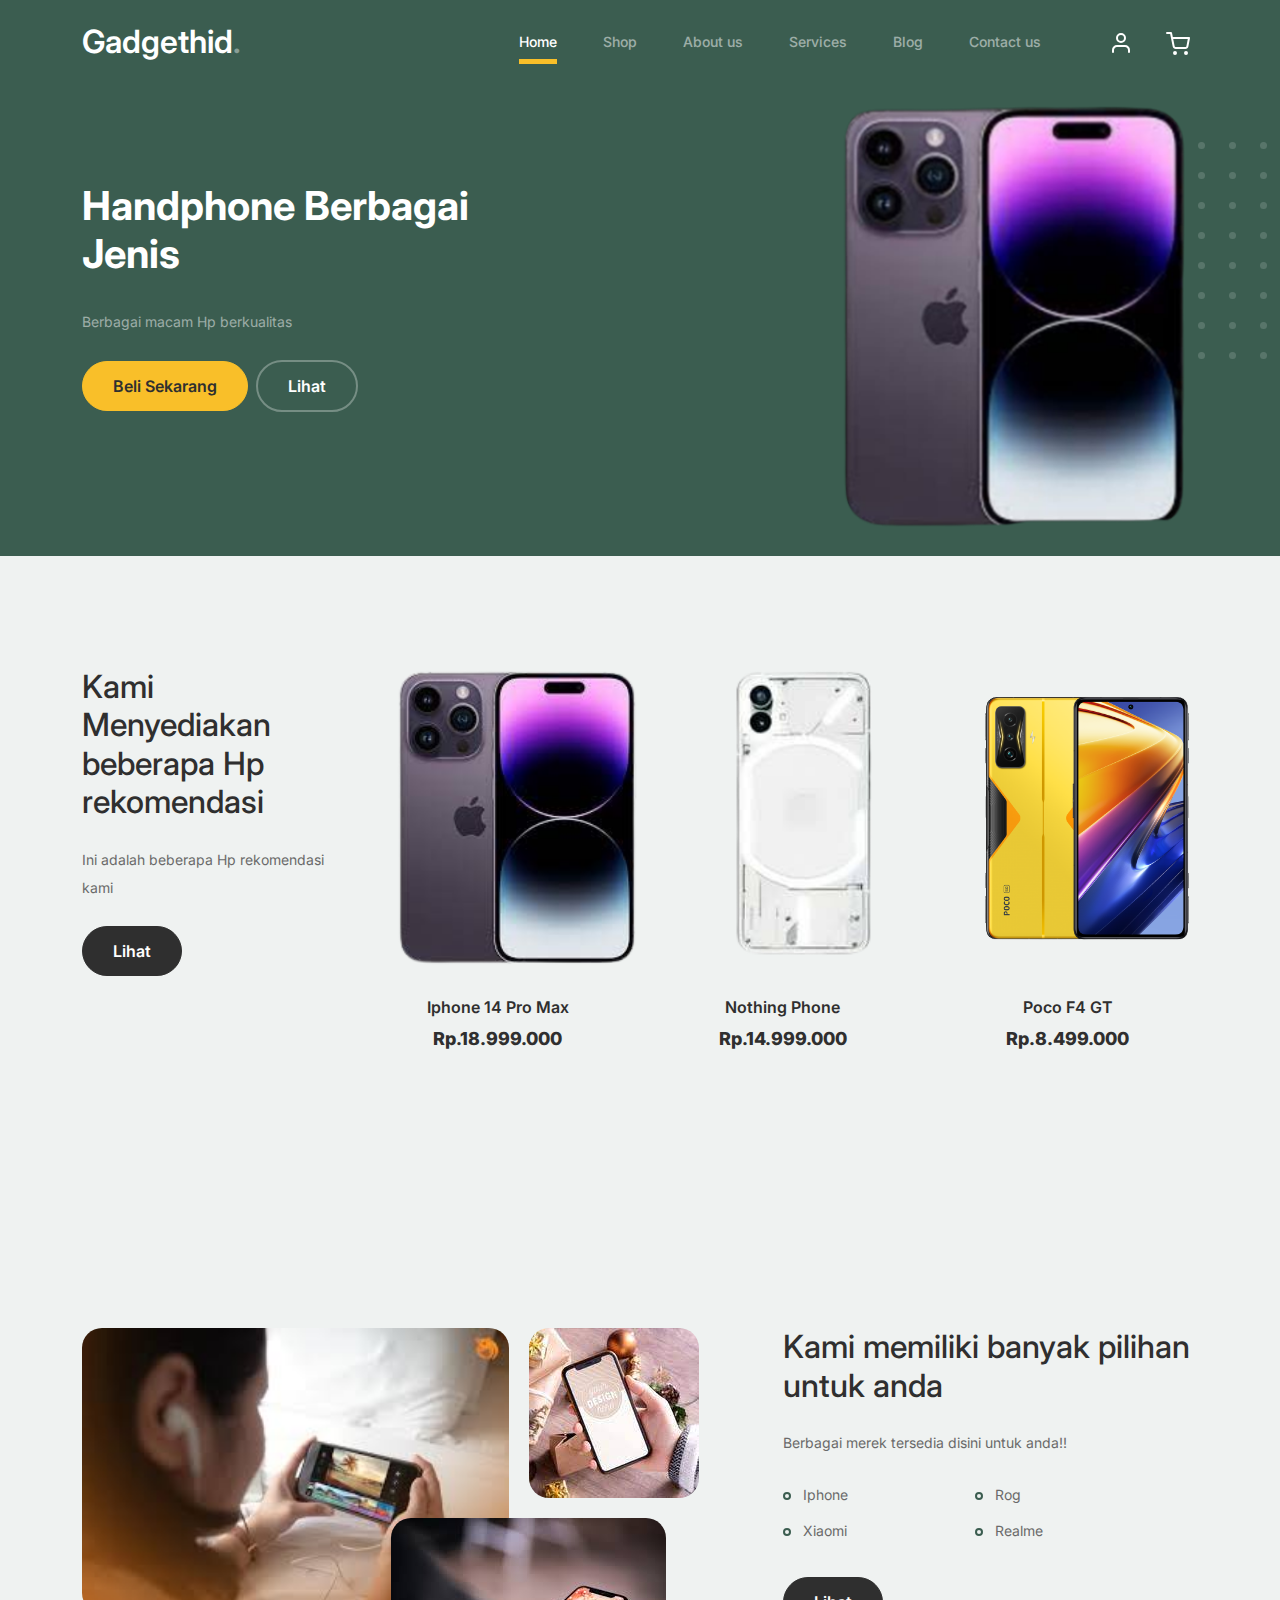
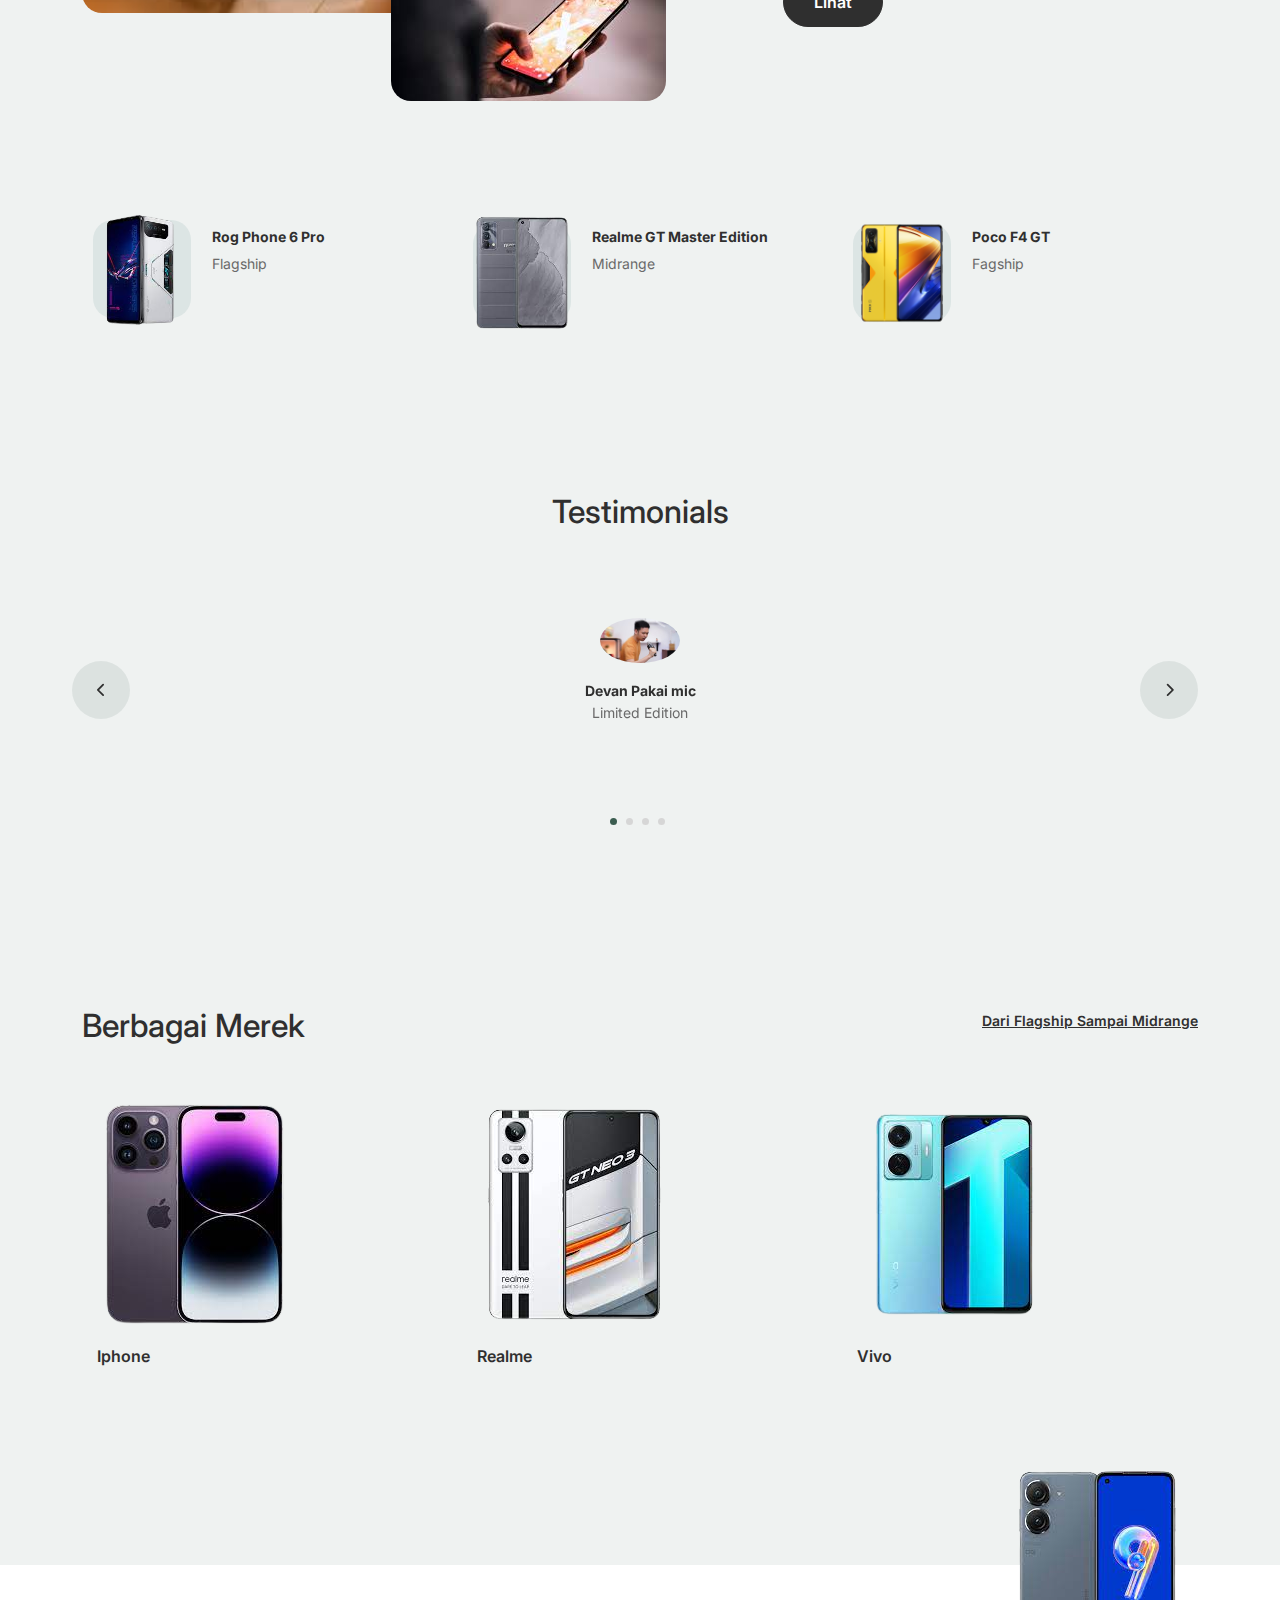
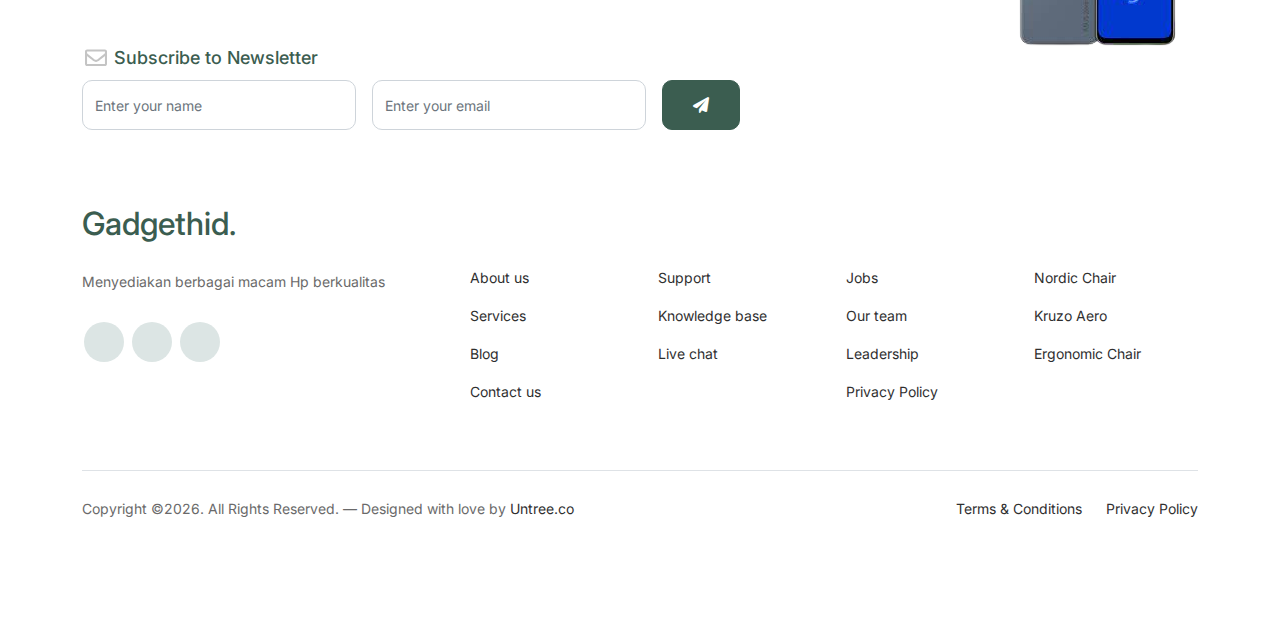
==== commit 2d3e7705: "modified: about.html" ====
--- a/index.html
+++ b/index.html
@@ -11,7 +11,7 @@
   <meta charset="utf-8">
   <meta name="viewport" content="width=device-width, initial-scale=1, shrink-to-fit=no">
   <meta name="author" content="Untree.co">
-  <link rel="shortcut icon" href="Untitled-1.png">
+  <link rel="shortcut icon" href="logo_gadget-removebg-preview.png">
 
   <meta name="description" content="" />
   <meta name="keywords" content="bootstrap, bootstrap4" />
@@ -21,7 +21,7 @@
 		<link href="https://cdnjs.cloudflare.com/ajax/libs/font-awesome/6.0.0-beta3/css/all.min.css" rel="stylesheet">
 		<link href="css/tiny-slider.css" rel="stylesheet">
 		<link href="css/style.css" rel="stylesheet">
-		<title>Menjual Akun Game </title>
+		<title>Gadgethid </title>
 	</head>
 
 	<body>
@@ -30,7 +30,7 @@
 		<nav class="custom-navbar navbar navbar navbar-expand-md navbar-dark bg-dark" arial-label="Furni navigation bar">
 
 			<div class="container">
-				<a class="navbar-brand" href="index.html">Akun PUBG<span>.</span></a>
+				<a class="navbar-brand" href="index.html">Gadgethid<span>.</span></a>
 
 				<button class="navbar-toggler" type="button" data-bs-toggle="collapse" data-bs-target="#navbarsFurni" aria-controls="navbarsFurni" aria-expanded="false" aria-label="Toggle navigation">
 					<span class="navbar-toggler-icon"></span>
@@ -64,14 +64,14 @@
 					<div class="row justify-content-between">
 						<div class="col-lg-5">
 							<div class="intro-excerpt">
-								<h1>Akun Game <span clsas="d-block">Berbagai Jenis</span></h1>
-								<p class="mb-4">Berbagai macam akun dari miskin sampai sultan</p>
+								<h1>Handphone <span clsas="d-block">Berbagai Jenis</span></h1>
+								<p class="mb-4">Berbagai macam Hp berkualitas</p>
 								<p><a href="" class="btn btn-secondary me-2">Beli Sekarang</a><a href="#" class="btn btn-white-outline">Lihat</a></p>
 							</div>
 						</div>
 						<div class="col-lg-7">
 							<div class="hero-img-wrap">
-								<img src="images/Untitled-1.png" class="img-fluid">
+								<img src="images/WhatsApp_Image_2022-12-13_at_17.37.42-removebg-preview.png" width="650px" class="img-fluid">
 							</div>
 						</div>
 					</div>
@@ -86,21 +86,21 @@
 
 					<!-- Start Column 1 -->
 					<div class="col-md-12 col-lg-3 mb-5 mb-lg-0">
-						<h2 class="mb-4 section-title">Kami Menyediakan beberapa Akun rekomendasi</h2>
-						<p class="mb-4">Ini adalah akun yang sangat kami rekomendasikan untuk anda</p>
+						<h2 class="mb-4 section-title">Kami Menyediakan beberapa Hp rekomendasi</h2>
+						<p class="mb-4">Ini adalah beberapa Hp rekomendasi kami</p>
 						<p><a href="shop.html" class="btn">Lihat</a></p>
 					</div> 
 					<!-- End Column 1 -->
 
 					<!-- Start Column 2 -->
-					<div class="col-12 col-md-4 col-lg-3 mb-5 mb-md-0">
+					<div class="col-12 col-md-4 col-lg-3 mb-7 mb-md-0">
 						<a class="product-item" href="cart.html">
-							<img src="images/Akun2.jpg" class="img-fluid product-thumbnail">
-							<h3 class="product-title">Akun Pubg Midle</h3>
-							<strong class="product-price">Rp.250.000,00</strong>
+							<img src="images/Iphone_14_pro_max-removebg-preview.png" class="img-fluid product-thumbnail">
+							<h3 class="product-title">Iphone 14 Pro Max</h3>
+							<strong class="product-price">Rp.18.999.000</strong>
 
 							<span class="icon-cross">
-								<img src="images/wa.png" class="img-fluid">
+								<img src="images/cross.svg" class="img-fluid">
 							</span>
 						</a>
 					</div> 
@@ -109,12 +109,12 @@
 					<!-- Start Column 3 -->
 					<div class="col-12 col-md-4 col-lg-3 mb-5 mb-md-0">
 						<a class="product-item" href="cart.html">
-							<img src="images/Pes1.jpg" class="img-fluid product-thumbnail">
-							<h3 class="product-title">Akun Pes Mantap</h3>
-							<strong class="product-price">Rp.350.000,00</strong>
+							<img src="images/nothing_phone-removebg-preview.png" class="img-fluid product-thumbnail">
+							<h3 class="product-title">Nothing Phone</h3>
+							<strong class="product-price">Rp.14.999.000</strong>
 
 							<span class="icon-cross">
-								<img src="images/wa.png" class="img-fluid">
+								<img src="images/cross.svg" class="img-fluid">
 							</span>
 						</a>
 					</div>
@@ -123,12 +123,12 @@
 					<!-- Start Column 4 -->
 					<div class="col-12 col-md-4 col-lg-3 mb-5 mb-md-0">
 						<a class="product-item" href="cart.html">
-							<img src="images/ML1.jpg" class="img-fluid product-thumbnail">
-							<h3 class="product-title">Akun ML </h3>
-							<strong class="product-price">Rp.250.000,00</strong>
+							<img src="images/Poco_F4_GT-removebg-preview.png" class="img-fluid product-thumbnail">
+							<h3 class="product-title">Poco F4 GT</h3>
+							<strong class="product-price">Rp.8.499.000</strong>
 
 							<span class="icon-cross">
-								<img src="images/wa.png" class="img-fluid">
+								<img src="images/cross.svg" class="img-fluid">
 							</span>
 						</a>
 					</div>
@@ -139,68 +139,7 @@
 		</div>
 		<!-- End Product Section -->
 
-		<!-- Start Why Choose Us Section -->
-		<div class="why-choose-section">
-			<div class="container">
-				<div class="row justify-content-between">
-					<div class="col-lg-6">
-						<h2 class="section-title">Kenapa Antum Membeli Akun Game?</h2>
-						<p>Apakah Akun Yang Kami Jual Ini Bagus?</p>
-
-						<div class="row my-5">
-							<div class="col-6 col-md-6">
-								<div class="feature">
-									<div class="icon">
-										<img src="images/truck.svg" alt="Image" class="imf-fluid">
-									</div>
-									<h3>Frustasi &amp; Akun di Hack?</h3>
-									<p>Jangan Cemas disini ada akun yang bisa kami jual dan di pinjam</p>
-								</div>
-							</div>
-
-							<div class="col-6 col-md-6">
-								<div class="feature">
-									<div class="icon">
-										<img src="images/bag.svg" alt="Image" class="imf-fluid">
-									</div>
-									<h3>Mudah Didapatkan</h3>
-									<p>Kami akan mengirim satu hari sesudah anda memesan</p>
-								</div>
-							</div>
-
-							<div class="col-6 col-md-6">
-								<div class="feature">
-									<div class="icon">
-										<img src="images/support.svg" alt="Image" class="imf-fluid">
-									</div>
-									<h3>HAHA IYO</h3>
-									<p>Rill CUY!!!</p>
-								</div>
-							</div>
-
-							<div class="col-6 col-md-6">
-								<div class="feature">
-									<div class="icon">
-										<img src="images/return.svg" alt="Image" class="imf-fluid">
-									</div>
-									<h3>Ganti akun karna tidak puas</h3>
-									<p>Bisa di ganti jika tidak puas</p>
-								</div>
-							</div>
-
-						</div>
-					</div>
-
-					<div class="col-lg-5">
-						<div class="img-wrap">
-							<img src="images/Untitled-1.png" alt="Image" class="img-fluid">
-						</div>
-					</div>
-
-				</div>
-			</div>
-		</div>
-		<!-- End Why Choose Us Section -->
+		
 
 		<!-- Start We Help Section -->
 		<div class="we-help-section">
@@ -208,20 +147,20 @@
 				<div class="row justify-content-between">
 					<div class="col-lg-7 mb-5 mb-lg-0">
 						<div class="imgs-grid">
-							<div class="grid grid-1"><img src="images/pikendi.jpg" alt="Untree.co"></div>
-							<div class="grid grid-2"><img src="images/Sanhok.jpg" alt="Untree.co"></div>
-							<div class="grid grid-3"><img src="images/karsakin.jpg" alt="Untree.co"></div>
+							<div class="grid grid-1"><img src="images/orang megang 2.jfif" width="800px" alt="Untree.co"></div>
+							<div class="grid grid-2"><img src="images/orang megang 1.jfif" alt="Untree.co"></div>
+							<div class="grid grid-3"><img src="images/orang megang 3.jfif" alt="Untree.co"></div>
 						</div>
 					</div>
 					<div class="col-lg-5 ps-lg-5">
-						<h2 class="section-title mb-4">Kami Membantu anda jika frustasi </h2>
-						<p>Apakah anda frustasi karna anda di hack dan akunnya sudah bagus?</p>
+						<h2 class="section-title mb-4">Kami memiliki banyak pilihan untuk anda </h2>
+						<p>Berbagai merek tersedia disini untuk anda!!</p>
 
 						<ul class="list-unstyled custom-list my-4">
-							<li>Ada Akun Pes</li>
-							<li>Ada Akun PUBG</li>
-							<li>Ada Akun ML</li>
-							<li>Ada Akun EPEP</li>
+							<li>Iphone</li>
+							<li>Rog</li>
+							<li>Xiaomi</li>
+							<li>Realme</li>
 						</ul>
 						<p><a herf="#" class="btn">Lihat</a></p>
 					</div>
@@ -238,11 +177,11 @@
 					<div class="col-12 col-md-6 col-lg-4 mb-4 mb-lg-0">
 						<div class="product-item-sm d-flex">
 							<div class="thumbnail">
-								<img src="images/Akun 1.jpg" alt="Image" class="img-fluid">
+								<img src="images/rog_6_pro_2-removebg-preview.png" alt="Image" class="img-fluid">
 							</div>
 							<div class="pt-3">
-								<h3>Akun Ibat</h3>
-								<p>HAHA IYO </p>
+								<h3>Rog Phone 6 Pro</h3>
+								<p>Flagship</p>
 							</div>
 						</div>
 					</div>
@@ -250,11 +189,11 @@
 					<div class="col-12 col-md-6 col-lg-4 mb-4 mb-lg-0">
 						<div class="product-item-sm d-flex">
 							<div class="thumbnail">
-								<img src="images/Akun2.jpg" alt="Image" class="img-fluid">
+								<img src="images/Realme_gt_master-removebg-preview.png" alt="Image" class="img-fluid">
 							</div>
 							<div class="pt-3">
-								<h3>Akun NGawi</h3>
-								<p>Rill Ngawi </p>
+								<h3>Realme GT Master Edition</h3>
+								<p>Midrange </p>
 							</div>
 						</div>
 					</div>
@@ -262,11 +201,11 @@
 					<div class="col-12 col-md-6 col-lg-4 mb-4 mb-lg-0">
 						<div class="product-item-sm d-flex">
 							<div class="thumbnail">
-								<img src="images/Akun3.jpg" alt="Image" class="img-fluid">
+								<img src="images/Poco_F4_GT-removebg-preview.png" alt="Image" class="img-fluid">
 							</div>
 							<div class="pt-3">
-								<h3>Akun Psatir</h3>
-								<p>Sudah BIlek Kah? </p>
+								<h3>Poco F4 GT</h3>
+								<p>Fagship</p>
 							</div>
 						</div>
 					</div>
@@ -302,15 +241,15 @@
 
 											<div class="testimonial-block text-center">
 												<blockquote class="mb-5">
-													<p>&ldquo;Jika Ingin Menjadi Bek Yang Berguna Maka.. Owngol lah Kegawang Tim Sendiri&rdquo;</p>
+													<p></p>
 												</blockquote>
 
 												<div class="author-info">
 													<div class="author-pic">
-														<img src="images/Haji Maguayer.jpg" alt="Maria Jones" class="img-fluid">
+														<img src="images/devan pakai  mic.jpg" alt="Maria Jones" class="img-fluid">
 													</div>
-													<h3 class="font-weight-bold">Haji Maguayer</h3>
-													<span class="position d-block mb-3">Bek Dengan Defends Terbaik</span>
+													<h3 class="font-weight-bold">Devan Pakai mic</h3>
+													<span class="position d-block mb-3">Limited Edition</span>
 												</div>
 											</div>
 
@@ -325,15 +264,15 @@
 
 											<div class="testimonial-block text-center">
 												<blockquote class="mb-5">
-													<p>&ldquo;Jadi lah Orang&rdquo;</p>
+													<p></p>
 												</blockquote>
 
 												<div class="author-info">
 													<div class="author-pic">
-														<img src="images/HI.jpg" alt="Maria Jones" class="img-fluid">
+														<img src="images/eno bening 8bit.jfif" alt="Maria Jones" class="img-fluid">
 													</div>
-													<h3 class="font-weight-bold">Rian</h3>
-													<span class="position d-block mb-3">Urang Ibat</span>
+													<h3 class="font-weight-bold">Eno Bening Meledak</h3>
+													<span class="position d-block mb-3">Jangan Main Api</span>
 												</div>
 											</div>
 
@@ -348,15 +287,15 @@
 
 											<div class="testimonial-block text-center">
 												<blockquote class="mb-5">
-													<p>&ldquo;Turu Lah Jika Ngantuk&rdquo;</p>
+													<p></p>
 												</blockquote>
 
 												<div class="author-info">
 													<div class="author-pic">
-														<img src="images/GIpar.jpg" alt="Maria Jones" class="img-fluid">
+														<img src="images/mr ironi.jfif" alt="Maria Jones" class="img-fluid">
 													</div>
-													<h3 class="font-weight-bold">Gipar</h3>
-													<span class="position d-block mb-3">Jago main Mobile</span>
+													<h3 class="font-weight-bold">Mr.Ironi</h3>
+													<span class="position d-block mb-3">Beda Dari Yang lain</span>
 												</div>
 											</div>
 
@@ -371,15 +310,15 @@
 
 											<div class="testimonial-block text-center">
 												<blockquote class="mb-5">
-													<p>&ldquo;Jika anda di tolak ingatlah orang ini&rdquo;</p>
+													<p></p>
 												</blockquote>
 
 												<div class="author-info">
 													<div class="author-pic">
-														<img src="images/Haji Hitler.jpg" alt="Maria Jones" class="img-fluid">
+														<img src="images/Devan Anime.jpeg" alt="Maria Jones" class="img-fluid">
 													</div>
-													<h3 class="font-weight-bold">Hitle*</h3>
-													<span class="position d-block mb-3">Penguasa eropa</span>
+													<h3 class="font-weight-bold">Devan Anime</h3>
+													<span class="position d-block mb-3">Sugoii/Subarashi</span>
 												</div>
 											</div>
 
@@ -402,10 +341,10 @@
 			<div class="container">
 				<div class="row mb-5">
 					<div class="col-md-6">
-						<h2 class="section-title">Jangan Frustasi</h2>
+						<h2 class="section-title">Berbagai Merek</h2>
 					</div>
 					<div class="col-md-6 text-start text-md-end">
-						<a href="#" class="more">View All Posts</a>
+						<a href="#" class="more">Dari Flagship Sampai Midrange</a>
 					</div>
 				</div>
 
@@ -413,11 +352,11 @@
 
 					<div class="col-12 col-sm-6 col-md-4 mb-4 mb-md-0">
 						<div class="post-entry">
-							<a href="#" class="post-thumbnail"><img src="images/karsakin.jpg" alt="Image" class="img-fluid"></a>
+							<a href="#" class="post-thumbnail"><img src="images/Iphone_14_pro_max-removebg-preview.png" alt="Image" class="img-fluid"></a>
 							<div class="post-content-entry">
-								<h3><a href="#">Map Miramar Mini</a></h3>
+								<h3><a href="#">Iphone</a></h3>
 								<div class="meta">
-									<span>by <a href="#">Tencent</a></span> <span>on <a href="#">Dec 19, 2021</a></span>
+									<span></span>
 								</div>
 							</div>
 						</div>
@@ -425,23 +364,23 @@
 
 					<div class="col-12 col-sm-6 col-md-4 mb-4 mb-md-0">
 						<div class="post-entry">
-							<a href="#" class="post-thumbnail"><img src="images/Sanhok.jpg" alt="Image" class="img-fluid"></a>
+							<a href="#" class="post-thumbnail"><img src="images/Realme_GT_neo_3-removebg-preview.png" alt="Image" class="img-fluid"></a>
 							<div class="post-content-entry">
-								<h3><a href="#">Map Sanhok</a></h3>
+								<h3><a href="#">Realme</a></h3>
 								<div class="meta">
-									<span>by <a href="#">Tencent</a></span> <span>on <a href="#">Dec 15, 2021</a></span>
+									<span></span>
 								</div>
 							</div>
 						</div>
 					</div>
 
-					<div class="col-12 col-sm-6 col-md-4 mb-4 mb-md-0">
+					<div class="col-12 col-sm-6 col-md-4 mb-3 mb-md-0">
 						<div class="post-entry">
-							<a href="#" class="post-thumbnail"><img src="images/pikendi.jpg" alt="Image" class="img-fluid"></a>
+							<a href="#" class="post-thumbnail"><img src="images/vivo_T1_pro-removebg-preview.png" alt="Image" class="img-fluid"></a>
 							<div class="post-content-entry">
-								<h3><a href="#">Map Vikendi</a></h3>
+								<h3><a href="#">Vivo</a></h3>
 								<div class="meta">
-									<span>by <a href="#">Tencent</a></span> <span>on <a href="#">Dec 12, 2021</a></span>
+									<span></span>
 								</div>
 							</div>
 						</div>
@@ -457,7 +396,7 @@
 			<div class="container relative">
 
 				<div class="sofa-img">
-					<img src="images/Untitled-1.png" alt="Image" class="img-fluid">
+					<img src="images/asus_zenfone-removebg-preview.png" alt="Image" class="img-fluid">
 				</div>
 
 				<div class="row">
@@ -485,14 +424,13 @@
 
 				<div class="row g-5 mb-5">
 					<div class="col-lg-4">
-						<div class="mb-4 footer-logo-wrap"><a href="#" class="footer-logo">Akun Game<span>.</span></a></div>
-						<p class="mb-4">Banyak Akun Disini tapi boong</p>
+						<div class="mb-4 footer-logo-wrap"><a href="#" class="footer-logo">Gadgethid<span>.</span></a></div>
+						<p class="mb-4">Menyediakan berbagai macam Hp berkualitas</p>
 
 						<ul class="list-unstyled custom-social">
-							<li><a href="#"><span class="fa fa-brands fa-facebook-f"></span></a></li>
-							<li><a href="#"><span class="fa fa-brands fa-twitter"></span></a></li>
-							<li><a href="#"><span class="fa fa-brands fa-instagram"></span></a></li>
-							<li><a href="#"><span class="fa fa-brands fa-linkedin"></span></a></li>
+							<li><a href="#"><span class="https://www.facebook.com/rohid.nawar/ fa fa-brands fa-fb"></span></a></li>
+							<li><a href="#"><span class="https://wa.me/628972706565/?text=Hallo fa fa-brands fa-wa"></span></a></li>
+							<li><a href="#"><span class="https://www.instagram.com/rohidannawar18/ fa fa-brands fa-ig"></span></a></li>
 						</ul>
 					</div>
 
--- a/css/style.css
+++ b/css/style.css
@@ -208,10 +208,7 @@
     cursor: pointer; }
     .product-section .product-item .product-thumbnail {
       margin-bottom: 30px;
-
       min-width: 300px;
-      height: 200px;
-
       position: relative;
       top: 0;
       -webkit-transition: .3s all ease;
@@ -328,7 +325,7 @@
       content: "";
       width: 255px;
       height: 217px;
-      background-image: url("../images/dots-green.svg");
+      background-image: url("/images/dots-black.svg");
       background-size: contain;
       background-repeat: no-repeat;
       -webkit-transform: translate(-40%, -40%);
